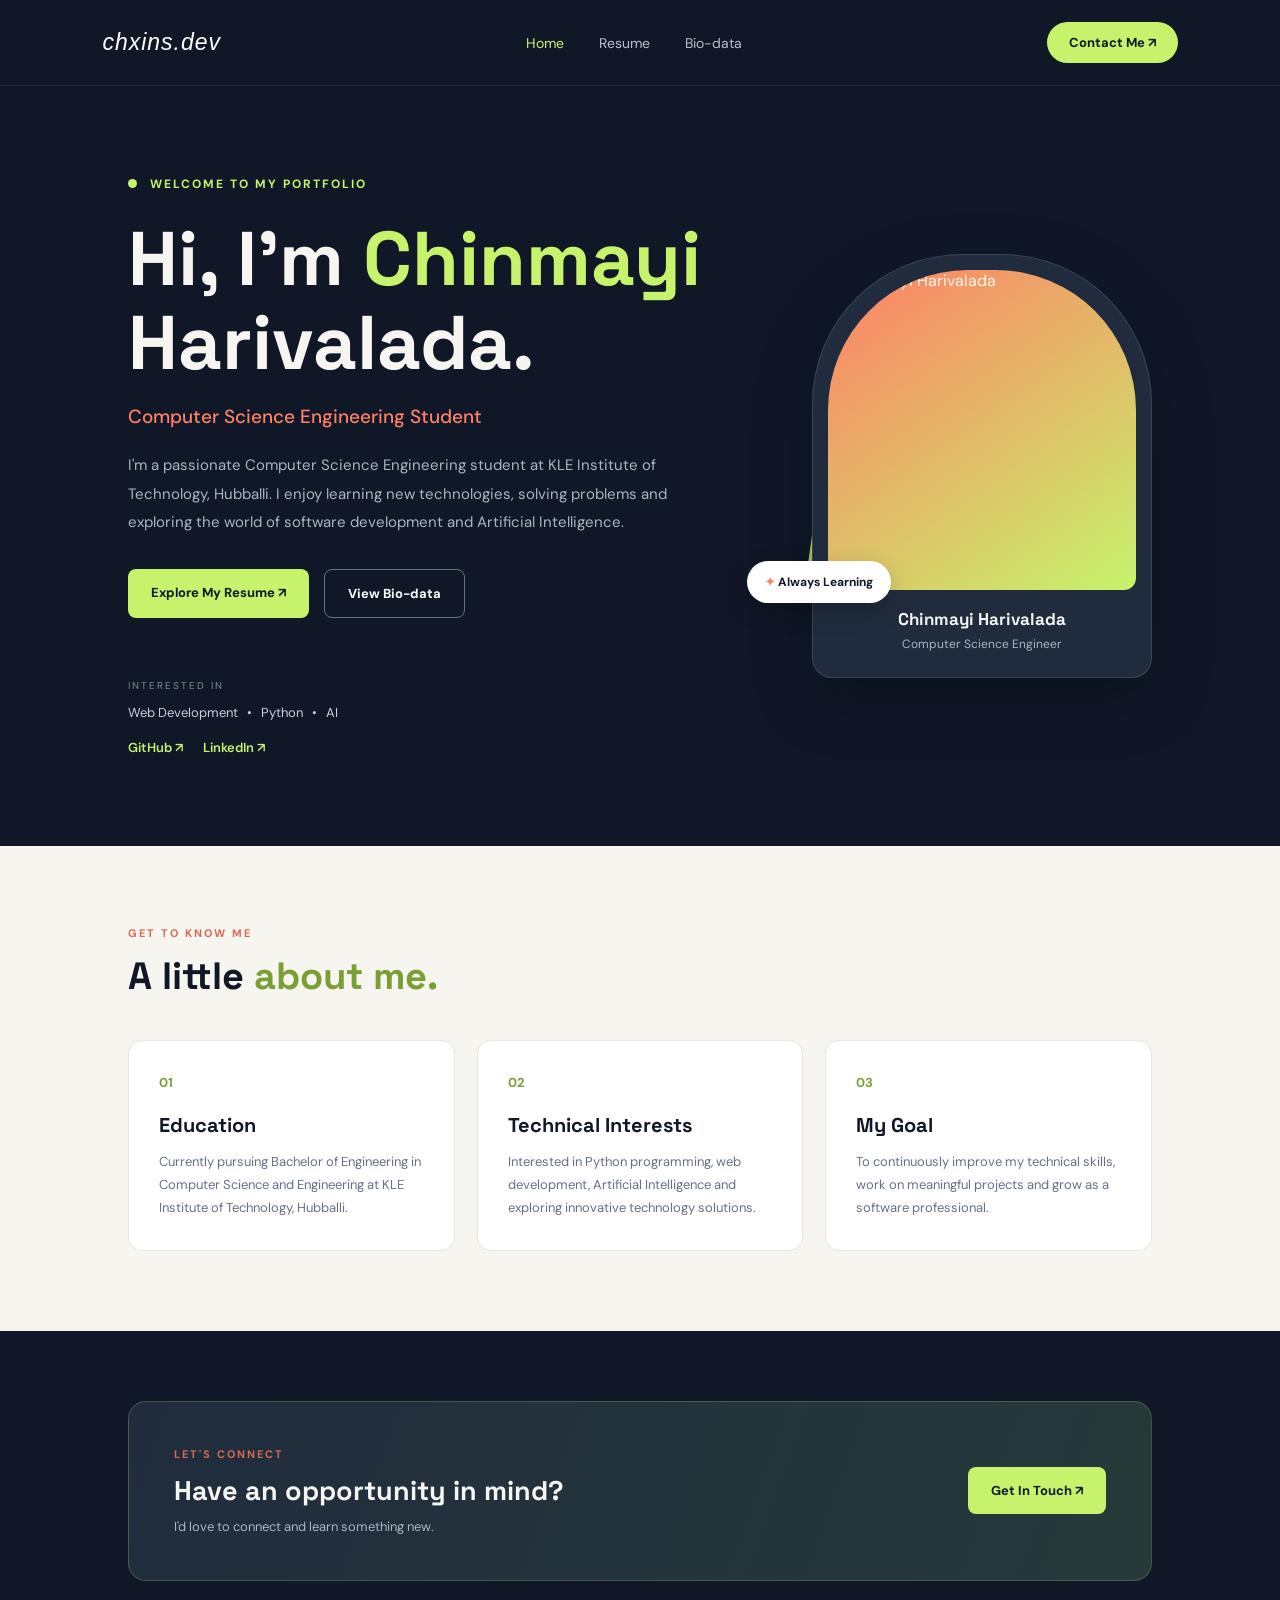
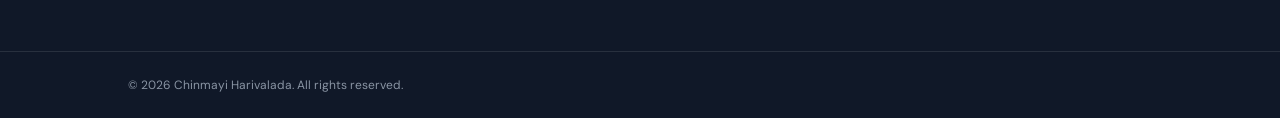
==== index.html @ 1648765f "Add files via upload" ====
<!DOCTYPE html>
<html lang="en">

<head>
    <meta charset="UTF-8">
    <meta name="viewport" content="width=device-width, initial-scale=1.0">

    <title>Chinmayi Harivalada | Portfolio</title>

    <!-- Connecting CSS -->
    <link rel="stylesheet" href="style.css">

</head>

<body>

    <!-- NAVIGATION BAR -->
    <header>
        <nav class="navbar">

            <a href="index.html" class="logo">
                chxins<span>.dev</span>
                
            </a>

            <ul class="nav-links">
                <li><a href="index.html" class="active">Home</a></li>
                <li><a href="resume.html">Resume</a></li>
                <li><a href="biodata.html">Bio-data</a></li>
            </ul>

            <a href="mailto:chinmayiharivalada@gmail.com" class="nav-button">
                Contact Me ↗
            </a>

        </nav>
    </header>


    <!-- HERO SECTION -->
    <main>

        <section class="hero">

            <div class="hero-content">

                <p class="welcome">
                    <span class="status-dot"></span>
                    WELCOME TO MY PORTFOLIO
                </p>

                <h1>
                    Hi, I'm <span>Chinmayi</span><br>
                    Harivalada.
                </h1>

                <h2>
                    Computer Science Engineering Student
                </h2>

                <p class="intro">
                    I'm a passionate Computer Science Engineering student
                    at KLE Institute of Technology, Hubballi.
                    I enjoy learning new technologies, solving problems
                    and exploring the world of software development
                    and Artificial Intelligence.
                </p>

                <div class="hero-buttons">

                    <a href="resume.html" class="primary-btn">
                        Explore My Resume ↗
                    </a>

                    <a href="biodata.html" class="secondary-btn">
                        View Bio-data
                    </a>

                </div>

                <div class="social-text">
                    <span>INTERESTED IN</span>
                    <p>Web Development &nbsp; • &nbsp; Python &nbsp; • &nbsp; AI</p>
                    <div class="social-links">
        <a href="https://github.com/chinmayiharivalada" target="_blank">GitHub ↗</a>

        <a href="https://www.linkedin.com/in/chinmayi-harivalada/" target="_blank">LinkedIn ↗</a>
    </div>
                </div>

            </div>


            <!-- PROFILE PHOTO AREA -->
            <div class="hero-image">

                <div class="image-decoration"></div>

                <div class="profile-card">

                    <div class="profile-placeholder">
                       <img src="images/chinmayi.jpeg" alt="Chinmayi Harivalada">
                    </div>

                    <div class="profile-caption">
                        <h3>Chinmayi Harivalada</h3>
                        <p>Computer Science Engineer</p>
                    </div>

                </div>

                <div class="floating-tag">
                    <span>✦</span> Always Learning
                </div>

            </div>

        </section>


        <!-- ABOUT SECTION -->
        <section class="about" id="about">

            <div class="section-heading">
                <p class="section-label">GET TO KNOW ME</p>
                <h2>A little <span>about me.</span></h2>
            </div>

            <div class="about-content">

                <div class="about-card">
                    <span class="card-number">01</span>
                    <h3>Education</h3>
                    <p>
                        Currently pursuing Bachelor of Engineering
                        in Computer Science and Engineering at
                        KLE Institute of Technology, Hubballi.
                    </p>
                </div>

                <div class="about-card">
                    <span class="card-number">02</span>
                    <h3>Technical Interests</h3>
                    <p>
                        Interested in Python programming, web development,
                        Artificial Intelligence and exploring innovative
                        technology solutions.
                    </p>
                </div>

                <div class="about-card">
                    <span class="card-number">03</span>
                    <h3>My Goal</h3>
                    <p>
                        To continuously improve my technical skills,
                        work on meaningful projects and grow as a
                        software professional.
                    </p>
                </div>

            </div>

        </section>


        <!-- CONTACT SECTION -->
        <section class="contact-section">

            <div>
                <p class="section-label">LET'S CONNECT</p>
                <h2>Have an opportunity in mind?</h2>
                <p>I'd love to connect and learn something new.</p>
            </div>

            <a href="mailto:chinmayiharivalada@gmail.com" class="primary-btn">
                Get In Touch ↗
            </a>

        </section>

    </main>


    <!-- FOOTER -->
    <footer>

        <p>© 2026 Chinmayi Harivalada. All rights reserved.</p>


    </footer>
<button id="backToTop">↑ Back to Top</button>

<script src="script.js"></script>
</body>
</html>
---- style.css ----
/* GOOGLE FONT */
@import url('https://fonts.googleapis.com/css2?family=DM+Sans:wght@400;500;600;700;800&family=Space+Grotesk:wght@400;500;600;700&display=swap');


/* BASIC SETTINGS */
* {
    margin: 0;
    padding: 0;
    box-sizing: border-box;
}

html {
    scroll-behavior: smooth;
}

body {
    background-color: #101828;
    color: #F7F5EF;
    font-family: 'DM Sans', sans-serif;
}


/* NAVIGATION BAR */
header {
    width: 100%;
    padding: 22px 8%;
    border-bottom: 1px solid rgba(255,255,255,0.08);
}

.navbar {
    display: flex;
    align-items: center;
    justify-content: space-between;
}



.logo span {
    color: #C6F36B;
}



.logo span {
    color: #C6F36B;
}

.logo span {
    color: #C6F36B;
}

.nav-links {
    display: flex;
    list-style: none;
    gap: 35px;
}

.nav-links a {
    text-decoration: none;
    color: #B8C0CC;
    font-size: 14px;
    transition: 0.3s;
}

.nav-links a:hover,
.nav-links a.active {
    color: #C6F36B;
}

.nav-button {
    background-color: #C6F36B;
    color: #101828;
    text-decoration: none;
    padding: 12px 22px;
    border-radius: 30px;
    font-size: 13px;
    font-weight: 700;
    transition: 0.3s;
}

.nav-button:hover {
    background-color: #FFFFFF;
    transform: translateY(-3px);
}


/* HERO SECTION */
.hero {
    min-height: 620px;
    padding: 90px 10%;
    display: flex;
    align-items: center;
    justify-content: space-between;
    gap: 50px;
}

.hero-content {
    max-width: 620px;
}

.welcome {
    color: #C6F36B;
    font-size: 12px;
    font-weight: 700;
    letter-spacing: 2px;
    margin-bottom: 25px;
}

.status-dot {
    display: inline-block;
    width: 9px;
    height: 9px;
    background-color: #C6F36B;
    border-radius: 50%;
    margin-right: 8px;
}

.hero h1 {
    font-family: 'Space Grotesk', sans-serif;
    font-size: clamp(48px, 6vw, 76px);
    line-height: 1.1;
    margin-bottom: 20px;
}

.hero h1 span {
    color: #C6F36B;
}

.hero h2 {
    font-size: 19px;
    font-weight: 500;
    color: #FF8066;
    margin-bottom: 22px;
}

.intro {
    color: #AAB4C2;
    font-size: 15px;
    line-height: 1.9;
    max-width: 540px;
}

.hero-buttons {
    display: flex;
    gap: 15px;
    margin-top: 32px;
    flex-wrap: wrap;
}

.primary-btn,
.secondary-btn {
    display: inline-block;
    text-decoration: none;
    padding: 15px 23px;
    border-radius: 8px;
    font-size: 13px;
    font-weight: 700;
    transition: 0.3s;
}

.primary-btn {
    background-color: #C6F36B;
    color: #101828;
}

.primary-btn:hover {
    background-color: #FFFFFF;
    transform: translateY(-4px);
}

.secondary-btn {
    border: 1px solid #667085;
    color: #FFFFFF;
}

.secondary-btn:hover {
    border-color: #C6F36B;
    color: #C6F36B;
    transform: translateY(-4px);
}

.social-text {
    margin-top: 55px;
}

.social-text span {
    font-size: 10px;
    color: #7D899A;
    letter-spacing: 2px;
}

.social-text p {
    margin-top: 10px;
    color: #C9D0D9;
    font-size: 13px;
}


/* PROFILE IMAGE */
.hero-image {
    position: relative;
    width: 340px;
    min-width: 280px;
}

.image-decoration {
    position: absolute;
    width: 300px;
    height: 350px;
    background-color: #C6F36B;
    border-radius: 150px 150px 25px 25px;
    transform: rotate(8deg);
    top: 10px;
    left: 15px;
    opacity: 0.9;
}

.profile-card {
    position: relative;
    background-color: #202C3D;
    border: 1px solid rgba(255,255,255,0.12);
    padding: 15px;
    border-radius: 150px 150px 20px 20px;
    overflow: hidden;
    box-shadow: 0 20px 60px rgba(0,0,0,0.3);
}

.profile-placeholder {
    height: 320px;
    border-radius: 140px 140px 12px 12px;
    background: linear-gradient(145deg, #FF8066, #C6F36B);
    display: flex;
    align-items: center;
    justify-content: center;
}

.profile-placeholder img {
    width: 100%;
    height: 100%;
    object-fit: cover;
    object-position: center top;
    border-radius: 140px 140px 12px 12px;
}

.profile-placeholder span {
    font-family: 'Space Grotesk', sans-serif;
    font-size: 90px;
    font-weight: 700;
    color: #101828;
}

.profile-caption {
    text-align: center;
    padding: 18px 5px 10px;
}

.profile-caption h3 {
    font-family: 'Space Grotesk', sans-serif;
    font-size: 17px;
}

.profile-caption p {
    color: #AAB4C2;
    font-size: 12px;
    margin-top: 6px;
}

.social-links {
    display: flex;
    gap: 20px;
    margin-top: 18px;
}

.social-links a {
    color: #C6F36B;
    text-decoration: none;
    font-size: 13px;
    font-weight: 600;
}

.social-links a:hover {
    color: #FFFFFF;
}

.floating-tag {
    position: absolute;
    bottom: 75px;
    left: -65px;
    background-color: #FFFFFF;
    color: #101828;
    padding: 13px 18px;
    border-radius: 30px;
    font-size: 12px;
    font-weight: 700;
    box-shadow: 0 8px 25px rgba(0,0,0,0.2);
}

.floating-tag span {
    color: #FF8066;
}


/* ABOUT SECTION */
.about {
    padding: 80px 10%;
    background-color: #F7F5EF;
    color: #101828;
}

.section-heading {
    margin-bottom: 40px;
}

.section-label {
    color: #D66B53;
    font-size: 11px;
    font-weight: 700;
    letter-spacing: 2px;
    margin-bottom: 12px;
}

.section-heading h2 {
    font-family: 'Space Grotesk', sans-serif;
    font-size: 38px;
}

.section-heading h2 span {
    color: #7A9F35;
}

.about-content {
    display: grid;
    grid-template-columns: repeat(3, 1fr);
    gap: 22px;
}

.about-card {
    padding: 30px;
    background-color: #FFFFFF;
    border: 1px solid #E8E5DC;
    border-radius: 14px;
    transition: 0.3s;
}

.about-card:hover {
    transform: translateY(-8px);
    box-shadow: 0 15px 35px rgba(16,24,40,0.1);
}

.card-number {
    color: #7A9F35;
    font-size: 13px;
    font-weight: 700;
}

.about-card h3 {
    font-family: 'Space Grotesk', sans-serif;
    margin: 20px 0 12px;
    font-size: 20px;
}

.about-card p {
    color: #667085;
    font-size: 13px;
    line-height: 1.8;
}


/* CONTACT SECTION */
.contact-section {
    margin: 70px 10%;
    padding: 45px;
    background: linear-gradient(110deg, #202C3D, #263A39);
    border: 1px solid rgba(198,243,107,0.2);
    border-radius: 18px;
    display: flex;
    align-items: center;
    justify-content: space-between;
    gap: 25px;
}

.contact-section h2 {
    font-family: 'Space Grotesk', sans-serif;
    font-size: 27px;
    margin-bottom: 10px;
}

.contact-section p:not(.section-label) {
    color: #AAB4C2;
    font-size: 13px;
}


/* FOOTER */
footer {
    padding: 25px 10%;
    border-top: 1px solid rgba(255,255,255,0.1);
    display: flex;
    justify-content: space-between;
    gap: 15px;
    color: #8994A3;
    font-size: 12px;
}

footer a {
    color: #C6F36B;
    text-decoration: none;
}


/* MOBILE RESPONSIVENESS */
@media (max-width: 850px) {

    .hero {
        flex-direction: column;
        text-align: center;
        padding: 65px 7%;
    }

    .hero-buttons {
        justify-content: center;
    }

    .intro {
        margin: auto;
    }

    .hero-image {
        margin-top: 35px;
    }

    .social-text {
        margin-top: 35px;
    }

    .about-content {
        grid-template-columns: 1fr;
    }

    .contact-section {
        flex-direction: column;
        text-align: center;
    }

}

@media (max-width: 550px) {

    header {
        padding: 18px 5%;
    }

    .navbar {
        flex-wrap: wrap;
        gap: 18px;
    }

    .nav-links {
        gap: 16px;
        order: 3;
        width: 100%;
        justify-content: center;
    }

    .nav-button {
        padding: 10px 14px;
    }

    .hero h1 {
        font-size: 47px;
    }

    .hero-image {
        width: 280px;
        min-width: 0;
    }

    .image-decoration {
        width: 245px;
        height: 300px;
    }

    .profile-placeholder {
        height: 270px;
    }

    .floating-tag {
        left: -15px;
    }

    .about {
        padding: 60px 7%;
    }

    .section-heading h2 {
        font-size: 30px;
    }

    .contact-section {
        margin: 45px 6%;
        padding: 30px 20px;
    }

    footer {
        flex-direction: column;
        text-align: center;
    }

    .hero-image {
    animation: slideUp 1.2s ease;
}

@keyframes slideUp {
    from {
        opacity: 0;
        transform: translateY(30px);
    }

    to {
        opacity: 1;
        transform: translateY(0);
    }
}

}

/* =================================
   ATTRACTIVE RESUME PAGE DESIGN
================================= */

.resume-page {
    max-width: 1050px;
    margin: 70px auto;
    padding: 0 30px;
}

/* Resume Heading */

.resume-heading {
    text-align: center;
    margin-bottom: 65px;
    padding: 50px 20px;
    background: linear-gradient(135deg, #202C3D, #182638);
    border: 1px solid rgba(198, 243, 107, 0.2);
    border-radius: 25px;
}

.resume-heading .eyebrow {
    color: #C6F36B;
    letter-spacing: 4px;
    font-size: 12px;
    font-weight: 700;
}

.resume-heading h1 {
    font-family: 'Space Grotesk', sans-serif;
    font-size: 58px;
    margin: 15px 0;
}

.resume-heading h1 span {
    color: #C6F36B;
}

.resume-heading > p:last-child {
    color: #AAB4C2;
    font-size: 15px;
}

/* Resume Sections */

.resume-section {
    position: relative;
    padding: 35px;
    margin-bottom: 30px;
    background: linear-gradient(145deg, #202C3D, #192638);
    border: 1px solid rgba(255,255,255,0.09);
    border-radius: 20px;
    transition: transform 0.3s ease, border-color 0.3s ease;
}

.resume-section:hover {
    transform: translateY(-5px);
    border-color: #C6F36B;
}

/* Section Headings */

.resume-section h2 {
    color: #C6F36B;
    font-family: 'Space Grotesk', sans-serif;
    font-size: 21px;
    margin-bottom: 25px;
    padding-bottom: 15px;
    border-bottom: 1px solid rgba(255,255,255,0.12);
}

/* Normal Text */

.resume-section p {
    color: #C5CED9;
    font-size: 14px;
    line-height: 1.9;
}

/* Education and Project Details */

.resume-item {
    padding: 20px;
    margin-bottom: 18px;
    background: rgba(16, 24, 40, 0.65);
    border-left: 3px solid #FF8066;
    border-radius: 10px;
    transition: transform 0.3s ease;
}

.resume-item:hover {
    transform: translateX(6px);
}

.resume-item:last-child {
    margin-bottom: 0;
}

.resume-item h3 {
    color: #FFFFFF;
    font-family: 'Space Grotesk', sans-serif;
    font-size: 17px;
    margin-bottom: 12px;
}

.resume-item span {
    display: inline-block;
    color: #C6F36B;
    font-size: 12px;
    font-weight: 600;
    margin-top: 12px;
}

/* Skill Tags */

.skill-list {
    display: flex;
    flex-wrap: wrap;
    gap: 12px;
    margin-top: 12px;
}

.skill-list span {
    padding: 10px 18px;
    background: rgba(198, 243, 107, 0.09);
    border: 1px solid rgba(198, 243, 107, 0.3);
    color: #C6F36B;
    border-radius: 30px;
    font-size: 13px;
    font-weight: 600;
    transition: all 0.3s ease;
}

.skill-list span:hover {
    background: #C6F36B;
    color: #101828;
    transform: translateY(-3px);
}

/* Contact Links */

.resume-section a {
    color: #C6F36B;
    text-decoration: none;
    transition: color 0.3s ease;
}

.resume-section a:hover {
    color: #FF8066;
    text-decoration: underline;
}

/* Navigation Active Link */

.navbar nav a.active {
    color: #C6F36B;
}

/* Page Animation */

.resume-heading {
    animation: resumeAppear 0.7s ease;
}

.resume-section {
    animation: resumeAppear 0.9s ease;
}

@keyframes resumeAppear {
    from {
        opacity: 0;
        transform: translateY(25px);
    }

    to {
        opacity: 1;
        transform: translateY(0);
    }
}

/* Mobile Responsive Design */

@media (max-width: 600px) {

    .resume-page {
        margin: 35px auto;
        padding: 0 15px;
    }

    .resume-heading {
        padding: 35px 15px;
    }

    .resume-heading h1 {
        font-size: 38px;
    }

    .resume-section {
        padding: 22px;
    }

    .resume-section h2 {
        font-size: 18px;
    }

    .resume-item h3 {
        font-size: 15px;
    }

    .skill-list {
        gap: 8px;
    }
}

/* =================================
   BIO-DATA PAGE DESIGN
================================= */

.biodata-page {
    max-width: 1050px;
    margin: 70px auto;
    padding: 0 30px;
}

/* Heading */

.biodata-heading {
    text-align: center;
    padding: 50px 20px;
    margin-bottom: 45px;
    background: linear-gradient(135deg, #202C3D, #182638);
    border: 1px solid rgba(198, 243, 107, 0.2);
    border-radius: 25px;
}

.biodata-heading .eyebrow {
    color: #C6F36B;
    letter-spacing: 4px;
    font-size: 12px;
    font-weight: 700;
}

.biodata-heading h1 {
    font-family: 'Space Grotesk', sans-serif;
    font-size: 55px;
    margin: 15px 0;
}

.biodata-heading h1 span {
    color: #C6F36B;
}

.biodata-heading > p:last-child {
    color: #AAB4C2;
    font-size: 14px;
}

/* Bio-data Cards */

.biodata-card {
    background: linear-gradient(145deg, #202C3D, #192638);
    border: 1px solid rgba(255,255,255,0.09);
    border-radius: 20px;
    padding: 35px;
    margin-bottom: 25px;
    transition: transform 0.3s ease, border-color 0.3s ease;
    animation: resumeAppear 0.8s ease;
}

.biodata-card:hover {
    transform: translateY(-4px);
    border-color: #C6F36B;
}

/* Card Headings */

.biodata-card h2 {
    color: #C6F36B;
    font-family: 'Space Grotesk', sans-serif;
    font-size: 21px;
    margin-bottom: 25px;
    padding-bottom: 15px;
    border-bottom: 1px solid rgba(255,255,255,0.12);
}

/* Personal Details Grid */

.biodata-details {
    display: grid;
    grid-template-columns: repeat(2, 1fr);
    gap: 20px;
}

.detail-item {
    padding: 18px;
    background: rgba(16, 24, 40, 0.65);
    border-radius: 12px;
    border-left: 3px solid #FF8066;
}

.detail-item span {
    color: #AAB4C2;
    font-size: 12px;
    display: block;
    margin-bottom: 9px;
}

.detail-item p {
    color: #FFFFFF;
    font-size: 14px;
    overflow-wrap: anywhere;
}

.detail-item a {
    color: #C6F36B;
    text-decoration: none;
}

.detail-item a:hover {
    color: #FF8066;
}

/* Education Table */

.education-table {
    width: 100%;
    overflow-x: auto;
}

.education-row {
    display: grid;
    grid-template-columns: 1fr 1.5fr 1fr 1fr;
    gap: 12px;
    padding: 18px 12px;
    border-bottom: 1px solid rgba(255,255,255,0.1);
    color: #D5DAE1;
    font-size: 13px;
    min-width: 600px;
}

.education-header {
    color: #C6F36B;
    font-weight: 700;
    background: rgba(198, 243, 107, 0.07);
    border-radius: 8px;
}

/* Skill and Interest Tags */

.bio-skills {
    display: flex;
    flex-wrap: wrap;
    gap: 12px;
}

.bio-skills span {
    background: rgba(198, 243, 107, 0.09);
    border: 1px solid rgba(198, 243, 107, 0.3);
    color: #C6F36B;
    padding: 11px 18px;
    border-radius: 30px;
    font-size: 13px;
    font-weight: 600;
    transition: all 0.3s ease;
}

.bio-skills span:hover {
    background: #C6F36B;
    color: #101828;
    transform: translateY(-3px);
}

/* Declaration */

.declaration > p {
    color: #D5DAE1;
    font-size: 14px;
    line-height: 1.9;
}

.declaration-details {
    display: flex;
    flex-wrap: wrap;
    justify-content: space-between;
    gap: 15px;
    margin-top: 30px;
}

.declaration-details p {
    color: #C6F36B;
    font-size: 13px;
}

/* Active Navigation */

.navbar nav a.active {
    color: #C6F36B;
}

/* Mobile Responsive */

@media (max-width: 600px) {

    .biodata-page {
        margin: 35px auto;
        padding: 0 15px;
    }

    .biodata-heading {
        padding: 35px 15px;
    }

    .biodata-heading h1 {
        font-size: 38px;
    }

    .biodata-card {
        padding: 22px;
    }

    .biodata-card h2 {
        font-size: 18px;
    }

    .biodata-details {
        grid-template-columns: 1fr;
    }

    .declaration-details {
        flex-direction: column;
    }
}
#backToTop {
    display: none;
    position: fixed;
    bottom: 25px;
    right: 25px;
    background: #C6F36B;
    color: #101828;
    border: none;
    padding: 12px 18px;
    border-radius: 25px;
    cursor: pointer;
    font-weight: bold;
}

#backToTop:hover {
    background: #FFFFFF;
}

.logo {
    font-family: 'Exo 2', sans-serif !important;
    font-size: 23px;
    font-weight: 300;
    font-style: italic;
    letter-spacing: 1px;
    color: #FFFFFF !important;
    text-decoration: none !important;
}

.logo:visited,
.logo:hover,
.logo:active {
    color: #FFFFFF !important;
    text-decoration: none !important;
}

.logo span {
    color: #FFFFFF !important;
}
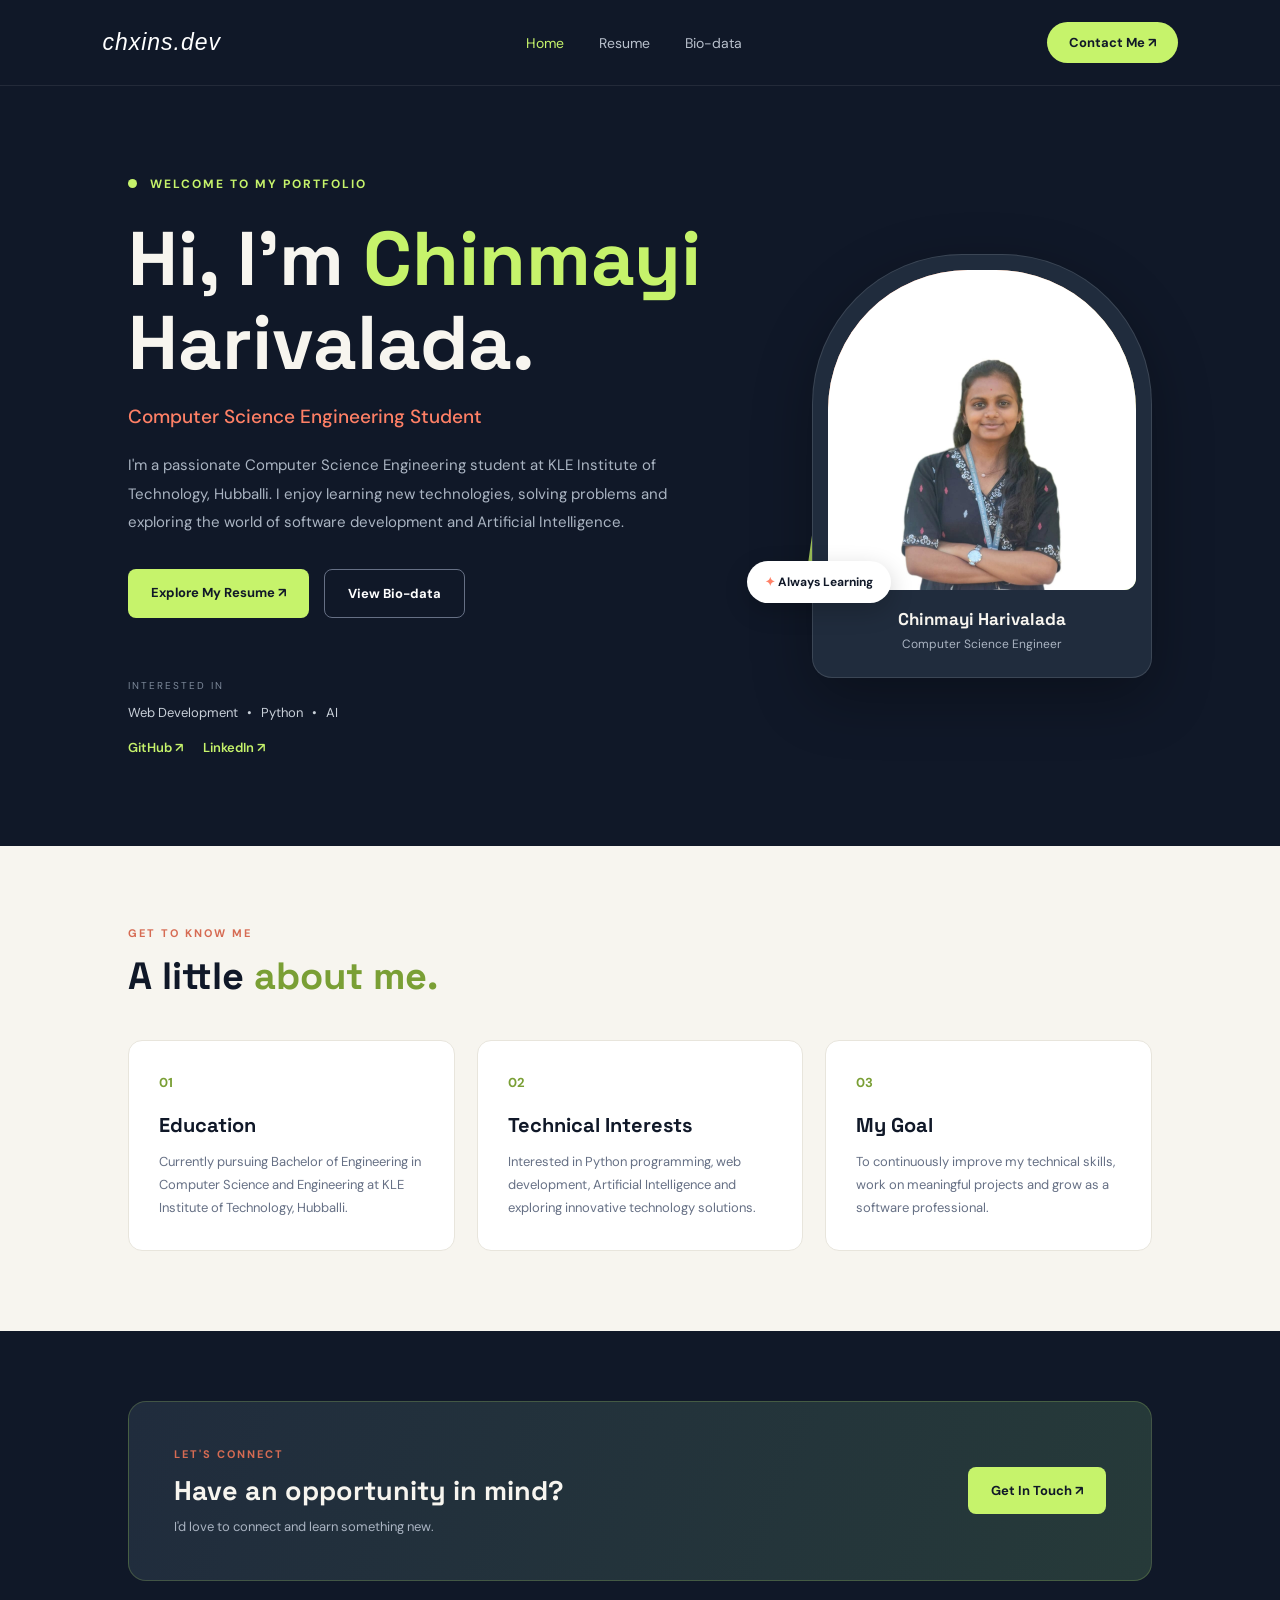
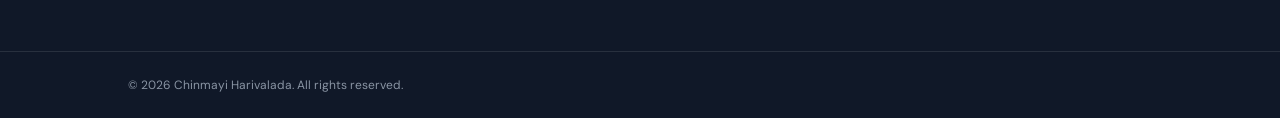
==== commit 1b2ec45e: "code changes" ====
--- a/index.html
+++ b/index.html
@@ -99,7 +99,7 @@
                 <div class="profile-card">
 
                     <div class="profile-placeholder">
-                       <img src="images/chinmayi.jpeg" alt="Chinmayi Harivalada">
+                       <img src="chinmayi.jpeg" alt="Chinmayi Harivalada">
                     </div>
 
                     <div class="profile-caption">
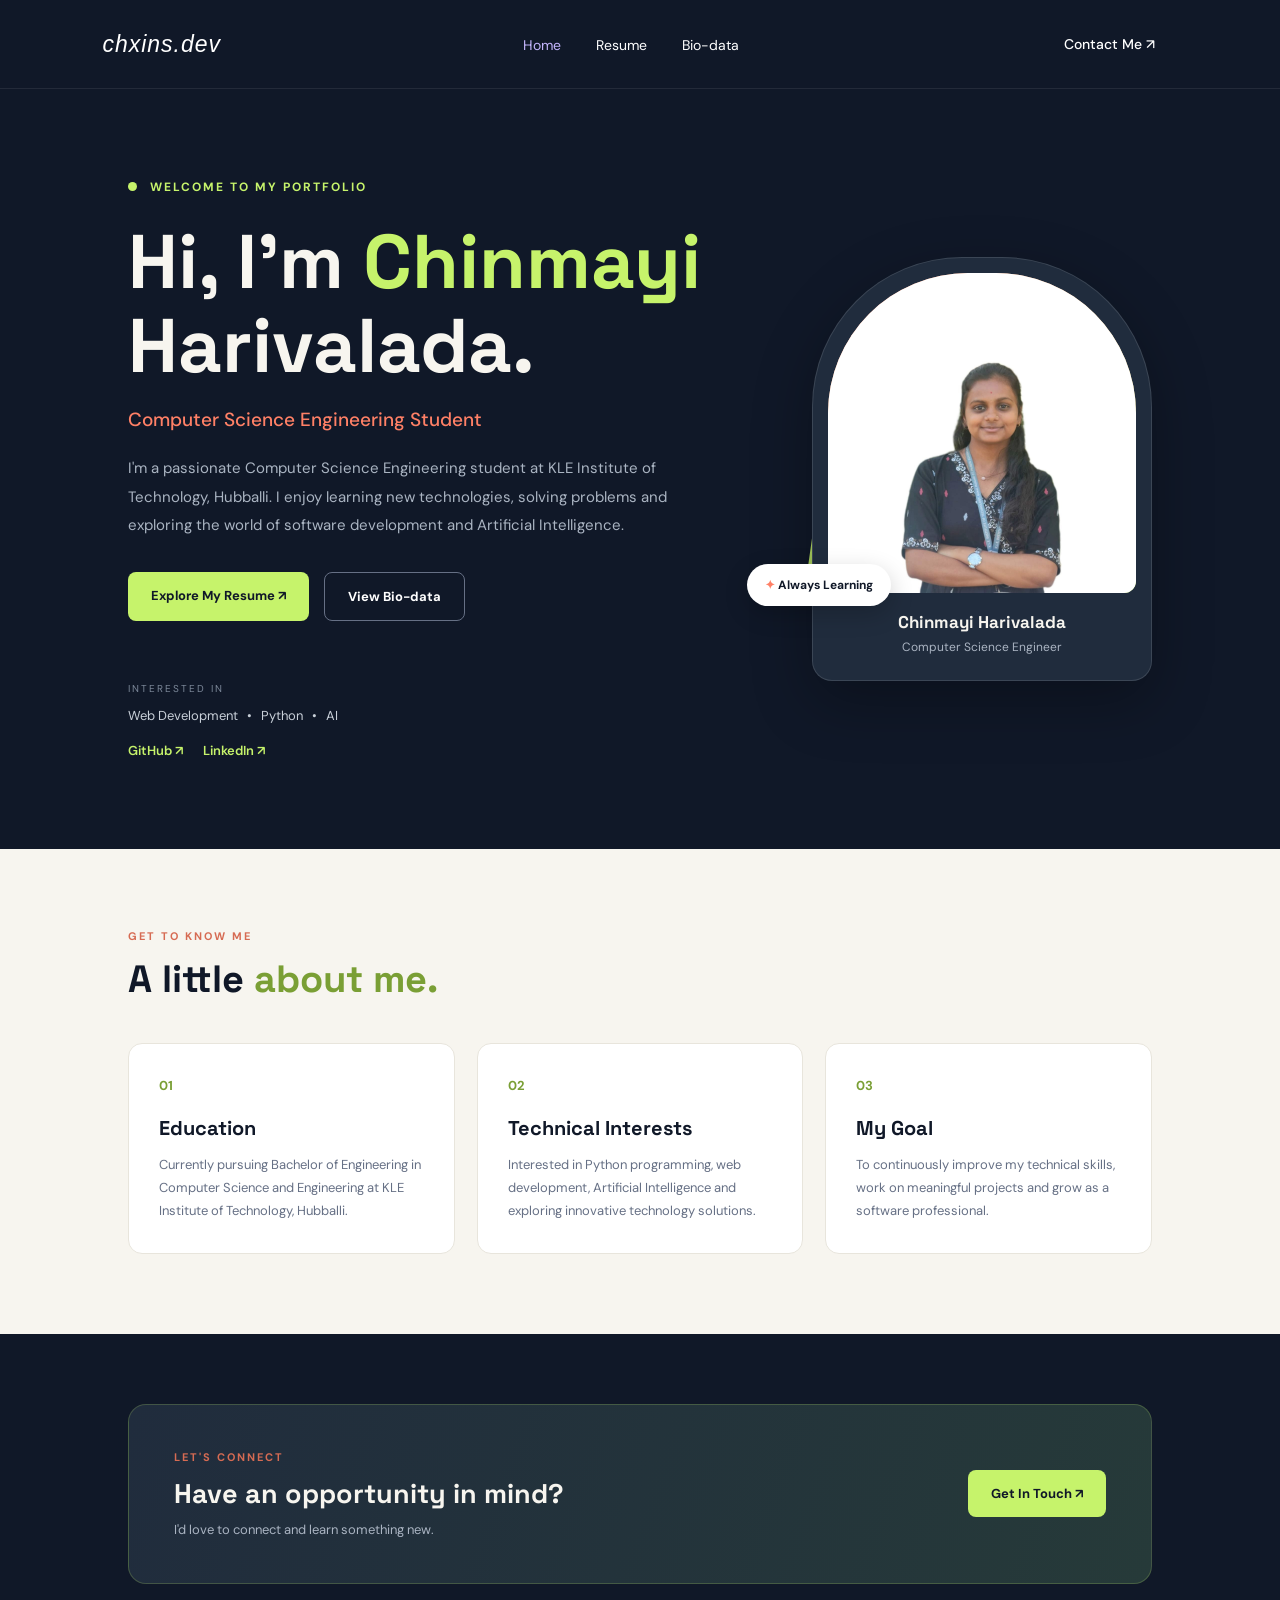
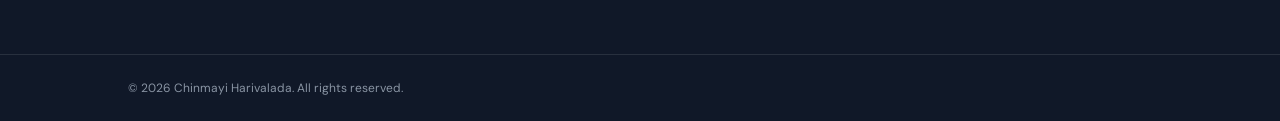
==== commit 3fe29fff: "Update portfolio design and colors" ====
--- a/index.html
+++ b/index.html
@@ -99,7 +99,7 @@
                 <div class="profile-card">
 
                     <div class="profile-placeholder">
-                       <img src="chinmayi.jpeg" alt="Chinmayi Harivalada">
+                       <img src="images/chinmayi.jpeg" alt="Chinmayi Harivalada">
                     </div>
 
                     <div class="profile-caption">
--- a/style.css
+++ b/style.css
@@ -21,6 +21,7 @@
 }
 
 
+
 /* NAVIGATION BAR */
 header {
     width: 100%;
@@ -34,22 +35,18 @@
     justify-content: space-between;
 }
 
-
+/* LOGO */
+.logo,
+.logo a {
+    color: #FFFFFF;
+    text-decoration: none;
+}
 
 .logo span {
-    color: #C6F36B;
-}
-
-
-
-.logo span {
-    color: #C6F36B;
-}
-
-.logo span {
-    color: #C6F36B;
-}
-
+    color: #FFFFFF;
+}
+
+/* NAVIGATION LINKS */
 .nav-links {
     display: flex;
     list-style: none;
@@ -58,31 +55,46 @@
 
 .nav-links a {
     text-decoration: none;
-    color: #B8C0CC;
+    color: #FFFFFF;
     font-size: 14px;
-    transition: 0.3s;
-}
-
-.nav-links a:hover,
+    transition: 0.3s ease;
+}
+
+.nav-links a:visited {
+    color: #FFFFFF;
+}
+
+.nav-links a:hover {
+    color: #C4B5FD;
+}
+
 .nav-links a.active {
-    color: #C6F36B;
-}
-
+    color: #C4B5FD;
+}
+
+/* CONTACT BUTTON */
 .nav-button {
-    background-color: #C6F36B;
-    color: #101828;
+    background-color: transparent;
+    color: #FFFFFF;
     text-decoration: none;
     padding: 12px 22px;
+    border: 1px solid transparent;
     border-radius: 30px;
-    font-size: 13px;
-    font-weight: 700;
-    transition: 0.3s;
+    font-size: 14px;
+    font-weight: 500;
+    transition: 0.3s ease;
+}
+
+.nav-button:visited {
+    color: #FFFFFF;
 }
 
 .nav-button:hover {
-    background-color: #FFFFFF;
-    transform: translateY(-3px);
-}
+    color: #C4B5FD;
+    border-color: #C4B5FD;
+    transform: translateY(-2px);
+}
+
 
 
 /* HERO SECTION */
@@ -529,6 +541,8 @@
    ATTRACTIVE RESUME PAGE DESIGN
 ================================= */
 
+
+/* RESUME PAGE */
 .resume-page {
     max-width: 1050px;
     margin: 70px auto;
@@ -536,18 +550,17 @@
 }
 
 /* Resume Heading */
-
 .resume-heading {
     text-align: center;
     margin-bottom: 65px;
     padding: 50px 20px;
-    background: linear-gradient(135deg, #202C3D, #182638);
-    border: 1px solid rgba(198, 243, 107, 0.2);
+    background: linear-gradient(135deg, #426984, #060d16);
+    border: 1px solid rgba(196, 181, 253, 0.25);
     border-radius: 25px;
 }
 
 .resume-heading .eyebrow {
-    color: #C6F36B;
+    color: #C4B5FD;
     letter-spacing: 4px;
     font-size: 12px;
     font-weight: 700;
@@ -557,10 +570,11 @@
     font-family: 'Space Grotesk', sans-serif;
     font-size: 58px;
     margin: 15px 0;
+    color: #FFFFFF;
 }
 
 .resume-heading h1 span {
-    color: #C6F36B;
+    color: #C4B5FD;
 }
 
 .resume-heading > p:last-child {
@@ -569,7 +583,6 @@
 }
 
 /* Resume Sections */
-
 .resume-section {
     position: relative;
     padding: 35px;
@@ -582,13 +595,12 @@
 
 .resume-section:hover {
     transform: translateY(-5px);
-    border-color: #C6F36B;
+    border-color: #C4B5FD;
 }
 
 /* Section Headings */
-
 .resume-section h2 {
-    color: #C6F36B;
+    color: #C4B5FD;
     font-family: 'Space Grotesk', sans-serif;
     font-size: 21px;
     margin-bottom: 25px;
@@ -597,7 +609,6 @@
 }
 
 /* Normal Text */
-
 .resume-section p {
     color: #C5CED9;
     font-size: 14px;
@@ -605,12 +616,11 @@
 }
 
 /* Education and Project Details */
-
 .resume-item {
     padding: 20px;
     margin-bottom: 18px;
     background: rgba(16, 24, 40, 0.65);
-    border-left: 3px solid #FF8066;
+    border-left: 3px solid #A78BFA;
     border-radius: 10px;
     transition: transform 0.3s ease;
 }
@@ -632,14 +642,13 @@
 
 .resume-item span {
     display: inline-block;
-    color: #C6F36B;
+    color: #C4B5FD;
     font-size: 12px;
     font-weight: 600;
     margin-top: 12px;
 }
 
 /* Skill Tags */
-
 .skill-list {
     display: flex;
     flex-wrap: wrap;
@@ -649,9 +658,9 @@
 
 .skill-list span {
     padding: 10px 18px;
-    background: rgba(198, 243, 107, 0.09);
-    border: 1px solid rgba(198, 243, 107, 0.3);
-    color: #C6F36B;
+    background: rgba(196, 181, 253, 0.09);
+    border: 1px solid rgba(196, 181, 253, 0.3);
+    color: #D8CCFF;
     border-radius: 30px;
     font-size: 13px;
     font-weight: 600;
@@ -659,32 +668,29 @@
 }
 
 .skill-list span:hover {
-    background: #C6F36B;
+    background: #C4B5FD;
     color: #101828;
     transform: translateY(-3px);
 }
 
 /* Contact Links */
-
 .resume-section a {
-    color: #C6F36B;
+    color: #C4B5FD;
     text-decoration: none;
     transition: color 0.3s ease;
 }
 
 .resume-section a:hover {
-    color: #FF8066;
+    color: #FFFFFF;
     text-decoration: underline;
 }
 
 /* Navigation Active Link */
-
 .navbar nav a.active {
-    color: #C6F36B;
+    color: #C4B5FD;
 }
 
 /* Page Animation */
-
 .resume-heading {
     animation: resumeAppear 0.7s ease;
 }
@@ -706,7 +712,6 @@
 }
 
 /* Mobile Responsive Design */
-
 @media (max-width: 600px) {
 
     .resume-page {
@@ -743,6 +748,8 @@
    BIO-DATA PAGE DESIGN
 ================================= */
 
+
+/* BIO-DATA PAGE */
 .biodata-page {
     max-width: 1050px;
     margin: 70px auto;
@@ -750,18 +757,17 @@
 }
 
 /* Heading */
-
 .biodata-heading {
     text-align: center;
     padding: 50px 20px;
     margin-bottom: 45px;
     background: linear-gradient(135deg, #202C3D, #182638);
-    border: 1px solid rgba(198, 243, 107, 0.2);
+    border: 1px solid rgba(196, 181, 253, 0.25);
     border-radius: 25px;
 }
 
 .biodata-heading .eyebrow {
-    color: #C6F36B;
+    color: #C4B5FD;
     letter-spacing: 4px;
     font-size: 12px;
     font-weight: 700;
@@ -771,10 +777,11 @@
     font-family: 'Space Grotesk', sans-serif;
     font-size: 55px;
     margin: 15px 0;
+    color: #FFFFFF;
 }
 
 .biodata-heading h1 span {
-    color: #C6F36B;
+    color: #C4B5FD;
 }
 
 .biodata-heading > p:last-child {
@@ -783,7 +790,6 @@
 }
 
 /* Bio-data Cards */
-
 .biodata-card {
     background: linear-gradient(145deg, #202C3D, #192638);
     border: 1px solid rgba(255,255,255,0.09);
@@ -796,13 +802,12 @@
 
 .biodata-card:hover {
     transform: translateY(-4px);
-    border-color: #C6F36B;
+    border-color: #C4B5FD;
 }
 
 /* Card Headings */
-
 .biodata-card h2 {
-    color: #C6F36B;
+    color: #C4B5FD;
     font-family: 'Space Grotesk', sans-serif;
     font-size: 21px;
     margin-bottom: 25px;
@@ -811,7 +816,6 @@
 }
 
 /* Personal Details Grid */
-
 .biodata-details {
     display: grid;
     grid-template-columns: repeat(2, 1fr);
@@ -822,7 +826,7 @@
     padding: 18px;
     background: rgba(16, 24, 40, 0.65);
     border-radius: 12px;
-    border-left: 3px solid #FF8066;
+    border-left: 3px solid #A78BFA;
 }
 
 .detail-item span {
@@ -839,16 +843,15 @@
 }
 
 .detail-item a {
-    color: #C6F36B;
+    color: #C4B5FD;
     text-decoration: none;
 }
 
 .detail-item a:hover {
-    color: #FF8066;
+    color: #FFFFFF;
 }
 
 /* Education Table */
-
 .education-table {
     width: 100%;
     overflow-x: auto;
@@ -866,14 +869,13 @@
 }
 
 .education-header {
-    color: #C6F36B;
+    color: #C4B5FD;
     font-weight: 700;
-    background: rgba(198, 243, 107, 0.07);
+    background: rgba(196, 181, 253, 0.08);
     border-radius: 8px;
 }
 
 /* Skill and Interest Tags */
-
 .bio-skills {
     display: flex;
     flex-wrap: wrap;
@@ -881,9 +883,9 @@
 }
 
 .bio-skills span {
-    background: rgba(198, 243, 107, 0.09);
-    border: 1px solid rgba(198, 243, 107, 0.3);
-    color: #C6F36B;
+    background: rgba(196, 181, 253, 0.09);
+    border: 1px solid rgba(196, 181, 253, 0.3);
+    color: #D8CCFF;
     padding: 11px 18px;
     border-radius: 30px;
     font-size: 13px;
@@ -892,13 +894,12 @@
 }
 
 .bio-skills span:hover {
-    background: #C6F36B;
+    background: #C4B5FD;
     color: #101828;
     transform: translateY(-3px);
 }
 
 /* Declaration */
-
 .declaration > p {
     color: #D5DAE1;
     font-size: 14px;
@@ -914,18 +915,16 @@
 }
 
 .declaration-details p {
-    color: #C6F36B;
+    color: #C4B5FD;
     font-size: 13px;
 }
 
 /* Active Navigation */
-
 .navbar nav a.active {
-    color: #C6F36B;
+    color: #C4B5FD;
 }
 
 /* Mobile Responsive */
-
 @media (max-width: 600px) {
 
     .biodata-page {
@@ -957,24 +956,29 @@
         flex-direction: column;
     }
 }
+
+/* BACK TO TOP BUTTON */
 #backToTop {
     display: none;
     position: fixed;
     bottom: 25px;
     right: 25px;
-    background: #C6F36B;
+    background: #C4B5FD;
     color: #101828;
     border: none;
     padding: 12px 18px;
     border-radius: 25px;
     cursor: pointer;
     font-weight: bold;
+    transition: 0.3s ease;
 }
 
 #backToTop:hover {
     background: #FFFFFF;
-}
-
+    transform: translateY(-3px);
+}
+
+/* LOGO STYLING */
 .logo {
     font-family: 'Exo 2', sans-serif !important;
     font-size: 23px;
@@ -994,4 +998,4 @@
 
 .logo span {
     color: #FFFFFF !important;
-}+}
